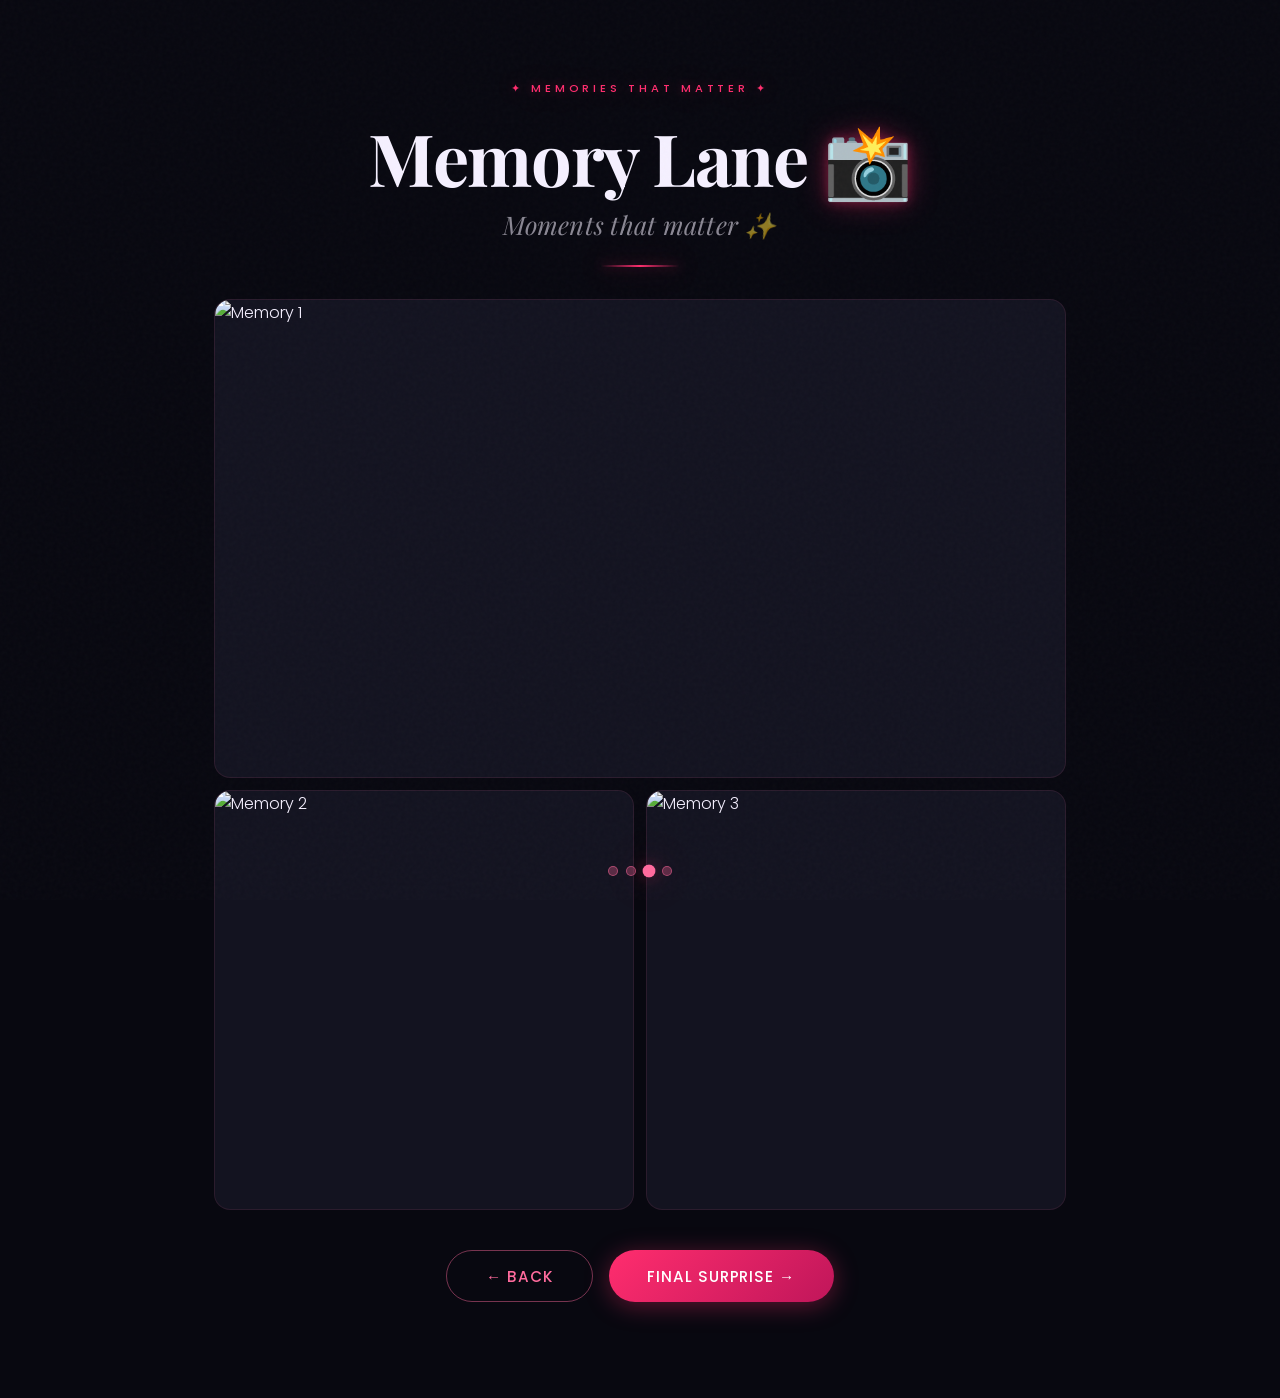
==== page3.html @ d39bda3c "Add files via upload" ====
<!DOCTYPE html>
<html lang="en">
<head>
<meta charset="UTF-8" />
<meta name="viewport" content="width=device-width, initial-scale=1.0" />
<title>Memory Lane 📸</title>
<link rel="stylesheet" href="style.css" />

<style>
.page3-layout {
  max-width: 900px;
  margin: 0 auto;
  padding: 5rem 1.5rem 6rem;
}

/* ── Gallery Grid ── */
.gallery-grid {
  display: grid;
  grid-template-columns: 1fr;
  gap: 12px;
}

/* BIG HERO */
.gallery-item:first-child {
  aspect-ratio: 16 / 9;
}

/* SMALL */
.gallery-item:nth-child(2),
.gallery-item:nth-child(3) {
  aspect-ratio: 1 / 1;
}

@media (min-width: 500px) {
  .gallery-grid {
    grid-template-columns: 1fr 1fr;
  }
  .gallery-item:first-child {
    grid-column: span 2;
    aspect-ratio: 16 / 9;
  }
}

.gallery-item {
  overflow: hidden;
  border-radius: 16px;
  /* Use contain to avoid triggering repaints on parent */
  contain: layout paint;
}

.gallery-img {
  width: 100%;
  height: 100%;
  object-fit: cover;
  display: block;
  transition: transform 0.35s ease;
  /* Promote to GPU layer */
  will-change: transform;
}

/* Only apply hover scale on non-touch devices */
@media (hover: hover) {
  .gallery-item:hover .gallery-img {
    transform: scale(1.05);
  }
}

.page3-header {
  text-align: center;
  margin-bottom: 2rem;
}

.nav-btns {
  display: flex;
  gap: 1rem;
  justify-content: center;
  flex-wrap: wrap;
  margin-top: 2.5rem;
}
</style>
</head>

<body>

<div class="page3-layout">

  <!-- HEADER -->
  <div class="page3-header fade-up">
    <span class="intro-label">✦ memories that matter ✦</span>

    <h1 class="serif-title">
      Memory Lane <span class="rose-text">📸</span>
    </h1>

    <p class="serif-italic" style="margin-top:0.5rem">
      Moments that matter ✨
    </p>

    <div class="glow-divider"></div>
  </div>

  <!-- GALLERY -->
  <div class="gallery-grid">

    <!-- BIG IMAGE -->
    <div class="gallery-item" data-caption="That smile ✨">
      <img src="images/1.png" class="gallery-img" loading="lazy" alt="Memory 1">
    </div>

    <!-- SMALL LEFT -->
    <div class="gallery-item" data-caption="Golden moment 🌅">
      <img src="images/2.jpeg" class="gallery-img" loading="lazy" alt="Memory 2">
    </div>

    <!-- SMALL RIGHT -->
    <div class="gallery-item" data-caption="Pure joy 😄">
      <img src="images/3.jpeg" class="gallery-img" loading="lazy" alt="Memory 3">
    </div>

  </div>

  <!-- NAV -->
  <div class="nav-btns fade-up">
    <a href="page1.html" class="btn btn-ghost">← Back</a>
    <a href="page4.html" class="btn btn-primary">Final Surprise →</a>
  </div>

</div>

<nav class="nav-dots">
  <a href="index.html" class="nav-dot" title="Intro"></a>
  <a href="page1.html" class="nav-dot" title="Message"></a>
  <a href="page3.html" class="nav-dot active" title="Gallery"></a>
  <a href="page4.html" class="nav-dot" title="Surprise"></a>
</nav>

<script>
/* ── Page transitions ── */
document.querySelectorAll('a[href]').forEach(a => {
  a.addEventListener('click', e => {
    const href = a.getAttribute('href');
    if (!href || href.startsWith('#') || href.startsWith('http')) return;
    e.preventDefault();
    document.body.style.transition = 'opacity 0.4s';
    document.body.style.opacity = '0';
    setTimeout(() => { window.location.href = href; }, 400);
  });
});
</script>
</body>
</html>
---- style.css ----
/* ============================================================
   BIRTHDAY SURPRISE WEBSITE — style.css
   Theme: Dark Cinematic · Rose Gold · Emotional
   Mobile-Optimised Version
   ============================================================ */

@import url('https://fonts.googleapis.com/css2?family=Playfair+Display:ital,wght@0,400;0,700;0,900;1,400;1,700&family=Poppins:wght@300;400;500&family=Great+Vibes&display=swap');

/* ── Root Variables ── */
:root {
  --bg-deep:       #080810;
  --bg-mid:        #0e0e1a;
  --bg-card:       #131320;
  --rose:          #ff2d6e;
  --rose-light:    #ff6b9d;
  --rose-glow:     rgba(255, 45, 110, 0.35);
  --gold:          #ffcc70;
  --gold-glow:     rgba(255, 204, 112, 0.3);
  --white:         #f5f0ff;
  --muted:         rgba(245, 240, 255, 0.55);
  --font-display:  'Playfair Display', serif;
  --font-script:   'Great Vibes', cursive;
  --font-body:     'Poppins', sans-serif;
  --transition:    cubic-bezier(0.4, 0, 0.2, 1);
  --glow-sm:       0 0 12px var(--rose-glow), 0 0 30px var(--rose-glow);
  --glow-md:       0 0 20px var(--rose-glow), 0 0 60px var(--rose-glow), 0 0 100px rgba(255,45,110,0.15);
}

/* ── Reset & Base ── */
*, *::before, *::after { box-sizing: border-box; margin: 0; padding: 0; }

html { scroll-behavior: smooth; }

body {
  background: var(--bg-deep);
  color: var(--white);
  font-family: var(--font-body);
  font-weight: 300;
  min-height: 100vh;
  overflow-x: hidden;
  cursor: default;
}

/* ── Scrollbar ── */
::-webkit-scrollbar { width: 4px; }
::-webkit-scrollbar-track { background: var(--bg-deep); }
::-webkit-scrollbar-thumb { background: var(--rose); border-radius: 4px; }

/* ── Page Wrapper ── */
.page-wrapper {
  min-height: 100vh;
  display: flex;
  flex-direction: column;
  align-items: center;
  justify-content: center;
  position: relative;
  overflow: hidden;
}

/* ── Canvas Background ── */
#bgCanvas {
  position: fixed;
  inset: 0;
  z-index: 0;
  pointer-events: none;
}

/* ── Content Layer ── */
.content {
  position: relative;
  z-index: 10;
  width: 100%;
  max-width: 900px;
  padding: 2rem 1.5rem;
  text-align: center;
}

/* ── Typography ── */
.script-title {
  font-family: var(--font-script);
  font-size: clamp(3rem, 10vw, 7rem);
  color: var(--rose-light);
  text-shadow: var(--glow-md);
  line-height: 1.1;
  display: block;
}

.serif-title {
  font-family: var(--font-display);
  font-size: clamp(2rem, 6vw, 4.5rem);
  font-weight: 700;
  line-height: 1.15;
  letter-spacing: -0.02em;
}

.serif-italic {
  font-family: var(--font-display);
  font-style: italic;
  font-size: clamp(1.1rem, 3vw, 1.6rem);
  color: var(--muted);
  letter-spacing: 0.01em;
}

.body-text {
  font-size: clamp(0.9rem, 2.5vw, 1.1rem);
  line-height: 1.9;
  color: var(--muted);
  max-width: 640px;
  margin: 0 auto;
}

.gold-text { color: var(--gold); text-shadow: 0 0 20px var(--gold-glow); }
.rose-text { color: var(--rose-light); text-shadow: var(--glow-sm); }

/* ── Divider ── */
.glow-divider {
  width: 80px;
  height: 2px;
  background: linear-gradient(90deg, transparent, var(--rose), transparent);
  margin: 1.5rem auto;
  box-shadow: var(--glow-sm);
}

/* ── Buttons ── */
.btn {
  display: inline-flex;
  align-items: center;
  gap: 0.6rem;
  padding: 0.85rem 2.4rem;
  border: none;
  border-radius: 50px;
  font-family: var(--font-body);
  font-size: 0.95rem;
  font-weight: 500;
  letter-spacing: 0.06em;
  text-transform: uppercase;
  cursor: pointer;
  text-decoration: none;
  transition: all 0.35s var(--transition);
  position: relative;
  overflow: hidden;
  -webkit-tap-highlight-color: transparent;
}

.btn::before {
  content: '';
  position: absolute;
  inset: 0;
  background: rgba(255,255,255,0.08);
  transform: scaleX(0);
  transform-origin: left;
  transition: transform 0.4s var(--transition);
  border-radius: inherit;
}
.btn:hover::before { transform: scaleX(1); }

.btn-primary {
  background: linear-gradient(135deg, var(--rose), #c0165a);
  color: #fff;
  box-shadow: 0 4px 25px var(--rose-glow);
}
.btn-primary:hover {
  transform: translateY(-3px) scale(1.03);
  box-shadow: 0 8px 40px var(--rose-glow);
}
.btn-primary:active { transform: translateY(0) scale(0.98); }

.btn-ghost {
  background: transparent;
  color: var(--rose-light);
  border: 1px solid rgba(255,107,157,0.45);
}
.btn-ghost:hover {
  border-color: var(--rose-light);
  box-shadow: var(--glow-sm);
  transform: translateY(-2px);
}

/* ── Music Toggle ── */
#musicToggle {
  position: fixed;
  top: 1.2rem;
  right: 1.2rem;
  z-index: 999;
  width: 44px;
  height: 44px;
  border-radius: 50%;
  border: 1px solid rgba(255,107,157,0.4);
  background: rgba(13,13,25,0.9);
  color: var(--rose-light);
  font-size: 1.2rem;
  cursor: pointer;
  display: flex;
  align-items: center;
  justify-content: center;
  transition: all 0.3s var(--transition);
  box-shadow: var(--glow-sm);
  -webkit-tap-highlight-color: transparent;
}
#musicToggle:hover { transform: scale(1.1); }
#musicToggle.playing { animation: pulse-ring 2s infinite; }

/* ── Nav Dots ── */
.nav-dots {
  position: fixed;
  bottom: 1.5rem;
  left: 50%;
  transform: translateX(-50%);
  z-index: 999;
  display: flex;
  gap: 0.5rem;
}
.nav-dot {
  width: 10px; height: 10px;
  border-radius: 50%;
  background: rgba(255,107,157,0.3);
  border: 1px solid rgba(255,107,157,0.5);
  cursor: pointer;
  transition: all 0.3s;
  text-decoration: none;
  display: block;
  -webkit-tap-highlight-color: transparent;
}
.nav-dot.active, .nav-dot:hover {
  background: var(--rose-light);
  box-shadow: var(--glow-sm);
  transform: scale(1.3);
}

/* ── Floating Hearts ── */
.hearts-container {
  position: fixed;
  inset: 0;
  pointer-events: none;
  z-index: 1;
  overflow: hidden;
}
.heart {
  position: absolute;
  bottom: -60px;
  font-size: 1.2rem;
  animation: floatHeart linear infinite;
  opacity: 0;
  will-change: transform, opacity;
}
@keyframes floatHeart {
  0%   { opacity: 0; transform: translateY(0) scale(0.6) rotate(0deg); }
  10%  { opacity: 0.7; }
  90%  { opacity: 0.4; }
  100% { opacity: 0; transform: translateY(-110vh) scale(1) rotate(20deg); }
}

/* ── Page Transitions ── */
.fade-in { animation: fadeIn 0.9s var(--transition) both; }
.fade-up { animation: fadeUp 0.9s var(--transition) both; }
.fade-up-delay-1 { animation: fadeUp 0.9s 0.15s var(--transition) both; }
.fade-up-delay-2 { animation: fadeUp 0.9s 0.3s  var(--transition) both; }
.fade-up-delay-3 { animation: fadeUp 0.9s 0.5s  var(--transition) both; }
.fade-up-delay-4 { animation: fadeUp 0.9s 0.7s  var(--transition) both; }
.fade-up-delay-5 { animation: fadeUp 0.9s 0.9s  var(--transition) both; }

@keyframes fadeIn  { from { opacity:0 } to { opacity:1 } }
@keyframes fadeUp  { from { opacity:0; transform:translateY(28px) } to { opacity:1; transform:translateY(0) } }

/* ── Card ── */
.glass-card {
  background: rgba(255,255,255,0.04);
  border: 1px solid rgba(255,107,157,0.15);
  border-radius: 20px;
  padding: 2rem;
  backdrop-filter: blur(10px);
  -webkit-backdrop-filter: blur(10px);
  transition: all 0.4s var(--transition);
}
.glass-card:hover {
  border-color: rgba(255,107,157,0.4);
  box-shadow: 0 0 30px rgba(255,45,110,0.12), 0 20px 40px rgba(0,0,0,0.4);
  transform: translateY(-5px);
}

/* ── Pulse Ring ── */
@keyframes pulse-ring {
  0%   { box-shadow: 0 0 0 0 var(--rose-glow), var(--glow-sm); }
  70%  { box-shadow: 0 0 0 12px transparent, var(--glow-sm); }
  100% { box-shadow: 0 0 0 0 transparent, var(--glow-sm); }
}

/* ── Glow Pulse ── */
@keyframes glowPulse {
  0%, 100% { text-shadow: var(--glow-md); }
  50%       { text-shadow: 0 0 40px var(--rose-glow), 0 0 80px rgba(255,45,110,0.35), 0 0 140px rgba(255,45,110,0.2); }
}

/* ── Page transition overlay ── */
.page-out { animation: pageOut 0.6s var(--transition) both; }
@keyframes pageOut { to { opacity:0; transform: scale(0.97); } }

/* ── Typing Cursor ── */
.cursor {
  display: inline-block;
  width: 2px;
  height: 1.1em;
  background: var(--rose-light);
  margin-left: 2px;
  vertical-align: middle;
  box-shadow: var(--glow-sm);
  animation: blink 0.85s step-end infinite;
}
@keyframes blink { 0%,100%{opacity:1} 50%{opacity:0} }

/* ── Secret Heart ── */
#secretHeart {
  position: fixed;
  bottom: 1.4rem;
  right: 1.4rem;
  font-size: 1.6rem;
  cursor: pointer;
  z-index: 999;
  opacity: 0.25;
  transition: all 0.3s;
  user-select: none;
  -webkit-tap-highlight-color: transparent;
}
#secretHeart:hover { opacity: 1; transform: scale(1.3); }

.secret-popup {
  position: fixed;
  bottom: 4rem;
  right: 1.4rem;
  z-index: 1000;
  background: var(--bg-card);
  border: 1px solid rgba(255,107,157,0.35);
  border-radius: 14px;
  padding: 1rem 1.3rem;
  max-width: 220px;
  font-size: 0.82rem;
  color: var(--rose-light);
  text-align: center;
  line-height: 1.6;
  box-shadow: 0 10px 30px rgba(0,0,0,0.5);
  opacity: 0;
  transform: translateY(10px) scale(0.95);
  pointer-events: none;
  transition: all 0.4s var(--transition);
}
.secret-popup.visible {
  opacity: 1;
  transform: translateY(0) scale(1);
  pointer-events: auto;
}

/* ────────────────────────────────────────────────
   INDEX PAGE
   ──────────────────────────────────────────────── */
.index-hero {
  position: relative;
  z-index: 10;
  text-align: center;
  padding: 2rem;
}

.intro-label {
  font-size: 0.7rem;
  font-weight: 500;
  letter-spacing: 0.35em;
  text-transform: uppercase;
  color: var(--rose);
  text-shadow: var(--glow-sm);
  margin-bottom: 1.2rem;
  display: block;
}

.main-title {
  font-family: var(--font-script);
  font-size: clamp(4rem, 14vw, 10rem);
  color: var(--rose-light);
  text-shadow: var(--glow-md);
  line-height: 1;
  animation: glowPulse 3s ease-in-out infinite;
  will-change: text-shadow;
}

.sub-name {
  font-family: var(--font-display);
  font-style: italic;
  font-size: clamp(1.4rem, 5vw, 3rem);
  color: var(--gold);
  text-shadow: 0 0 30px var(--gold-glow);
  letter-spacing: 0.04em;
  margin-top: -0.3rem;
}

.index-tagline {
  font-size: clamp(0.85rem, 2.5vw, 1rem);
  color: var(--muted);
  letter-spacing: 0.2em;
  text-transform: uppercase;
  margin: 1.5rem 0 2.5rem;
}

/* Countdown */
.countdown-wrapper {
  display: flex;
  gap: 1rem;
  justify-content: center;
  margin-bottom: 2.5rem;
  flex-wrap: wrap;
}
.countdown-block {
  background: rgba(255,255,255,0.04);
  border: 1px solid rgba(255,107,157,0.2);
  border-radius: 12px;
  padding: 0.8rem 1.2rem;
  min-width: 70px;
}
.countdown-num {
  font-family: var(--font-display);
  font-size: clamp(1.5rem, 5vw, 2.5rem);
  font-weight: 700;
  color: var(--rose-light);
  text-shadow: var(--glow-sm);
  display: block;
  line-height: 1;
}
.countdown-label {
  font-size: 0.6rem;
  letter-spacing: 0.2em;
  text-transform: uppercase;
  color: var(--muted);
  display: block;
  margin-top: 0.3rem;
}

/* Orb */
.orb {
  position: fixed;
  border-radius: 50%;
  filter: blur(80px);
  pointer-events: none;
  z-index: 0;
  will-change: transform;
}
.orb-1 { width: 500px; height: 500px; background: radial-gradient(circle, rgba(255,45,110,0.18) 0%, transparent 70%); top: -150px; left: -100px; animation: orbDrift 12s ease-in-out infinite alternate; }
.orb-2 { width: 400px; height: 400px; background: radial-gradient(circle, rgba(255,204,112,0.1) 0%, transparent 70%); bottom: -100px; right: -80px; animation: orbDrift 15s 2s ease-in-out infinite alternate-reverse; }
.orb-3 { width: 300px; height: 300px; background: radial-gradient(circle, rgba(180,50,255,0.08) 0%, transparent 70%); top: 40%; left: 60%; animation: orbDrift 10s 1s ease-in-out infinite alternate; }

@keyframes orbDrift {
  from { transform: translate(0,0) scale(1); }
  to   { transform: translate(40px, 30px) scale(1.15); }
}

/* ────────────────────────────────────────────────
   PAGE 1 — Typing Message
   ──────────────────────────────────────────────── */
.typing-container { max-width: 700px; margin: 0 auto; }
.typing-box {
  background: rgba(255,255,255,0.025);
  border: 1px solid rgba(255,107,157,0.15);
  border-radius: 20px;
  padding: 2.5rem 2rem;
  text-align: left;
  position: relative;
  overflow: hidden;
}
.typing-box::before {
  content: '';
  position: absolute;
  top: 0; left: 0; right: 0;
  height: 3px;
  background: linear-gradient(90deg, transparent, var(--rose), var(--gold), transparent);
  animation: shimmer 2.5s ease-in-out infinite;
}
@keyframes shimmer { 0%,100%{opacity:0.4} 50%{opacity:1} }

.typing-box p {
  font-size: clamp(0.95rem, 2.5vw, 1.15rem);
  line-height: 2;
  color: var(--white);
  font-weight: 300;
  min-height: 1.2em;
}
.typing-signature {
  text-align: right;
  font-family: var(--font-script);
  font-size: 2rem;
  color: var(--rose-light);
  text-shadow: var(--glow-sm);
  margin-top: 1.5rem;
}

/* ────────────────────────────────────────────────
   PAGE 2 — Reasons
   ──────────────────────────────────────────────── */
.reasons-grid {
  display: grid;
  grid-template-columns: repeat(auto-fill, minmax(260px, 1fr));
  gap: 1.2rem;
  margin: 2rem 0;
  text-align: left;
}
.reason-card {
  background: rgba(255,255,255,0.03);
  border: 1px solid rgba(255,107,157,0.12);
  border-radius: 18px;
  padding: 1.5rem 1.4rem;
  display: flex;
  gap: 1rem;
  align-items: flex-start;
  transition: border-color 0.4s var(--transition), box-shadow 0.4s var(--transition);
  cursor: default;
}
.reason-card:hover {
  border-color: rgba(255,107,157,0.4);
  box-shadow: 0 10px 30px rgba(0,0,0,0.25), var(--glow-sm);
}

.reason-icon {
  font-size: 1.8rem;
  flex-shrink: 0;
  filter: drop-shadow(0 0 8px var(--rose));
  animation: iconBounce 3s ease-in-out infinite;
  will-change: transform;
}
@keyframes iconBounce { 0%,100%{transform:translateY(0)} 50%{transform:translateY(-4px)} }

.reason-num {
  font-size: 0.65rem;
  letter-spacing: 0.25em;
  text-transform: uppercase;
  color: var(--rose);
  margin-bottom: 0.3rem;
  display: block;
}
.reason-title {
  font-family: var(--font-display);
  font-size: 1rem;
  font-weight: 700;
  color: var(--white);
  margin-bottom: 0.4rem;
}
.reason-desc {
  font-size: 0.82rem;
  line-height: 1.65;
  color: var(--muted);
}

/* ────────────────────────────────────────────────
   PAGE 3 — Gallery
   ──────────────────────────────────────────────── */
.gallery-grid {
  display: grid;
  grid-template-columns: repeat(3, 1fr);
  grid-template-rows: auto;
  gap: 0.8rem;
  margin: 2rem 0;
}
@media (max-width: 600px) {
  .gallery-grid { grid-template-columns: repeat(2, 1fr); }
}

.gallery-item {
  position: relative;
  border-radius: 14px;
  overflow: hidden;
  aspect-ratio: 1;
  background: var(--bg-card);
  border: 1px solid rgba(255,107,157,0.1);
  cursor: pointer;
  transition: border-color 0.3s;
}
.gallery-item:nth-child(1) { grid-column: span 2; aspect-ratio: 2/1; }
.gallery-item:nth-child(5) { grid-column: span 2; aspect-ratio: 2/1; }

.gallery-item img {
  width: 100%;
  height: 100%;
  object-fit: cover;
  transition: transform 0.5s var(--transition);
  display: block;
}
.gallery-item:hover img { transform: scale(1.06); }

.gallery-overlay {
  position: absolute;
  inset: 0;
  background: linear-gradient(to top, rgba(255,45,110,0.5) 0%, transparent 60%);
  opacity: 0;
  transition: opacity 0.4s;
  display: flex;
  align-items: flex-end;
  padding: 1rem;
}
.gallery-item:hover .gallery-overlay { opacity: 1; }
.gallery-caption {
  font-family: var(--font-display);
  font-style: italic;
  font-size: 0.85rem;
  color: #fff;
  text-shadow: 0 1px 6px rgba(0,0,0,0.5);
}

.gallery-placeholder {
  width: 100%;
  height: 100%;
  display: flex;
  align-items: center;
  justify-content: center;
  font-size: 2.5rem;
  background: linear-gradient(135deg, #1a0e20, #200a14);
}

/* ────────────────────────────────────────────────
   PAGE 4 — Final Surprise
   ──────────────────────────────────────────────── */
.final-wrapper {
  position: relative;
  z-index: 10;
  text-align: center;
  padding: 2rem 1.5rem;
  max-width: 780px;
  margin: 0 auto;
}
.cake-emoji {
  font-size: clamp(3.5rem, 10vw, 6rem);
  display: block;
  margin-bottom: 0.5rem;
  animation: cakeBounce 1.5s ease-in-out infinite;
  will-change: transform;
}
@keyframes cakeBounce {
  0%,100% { transform: translateY(0) rotate(-3deg); }
  50%      { transform: translateY(-15px) rotate(3deg); }
}
.final-main {
  font-family: var(--font-script);
  font-size: clamp(3rem, 10vw, 7rem);
  line-height: 1;
  color: var(--rose-light);
  text-shadow: var(--glow-md);
  animation: glowPulse 2.5s ease-in-out infinite;
  will-change: text-shadow;
}
.final-name {
  font-family: var(--font-display);
  font-style: italic;
  font-size: clamp(1.4rem, 5vw, 3.2rem);
  color: var(--gold);
  text-shadow: 0 0 30px var(--gold-glow);
  margin: 0.3rem 0 1rem;
  display: block;
}
.wish-bubble {
  background: rgba(255,255,255,0.03);
  border: 1px solid rgba(255,204,112,0.2);
  border-radius: 20px;
  padding: 1.8rem 2rem;
  margin: 1.5rem 0;
  position: relative;
}
.wish-bubble::before {
  content: '"';
  font-family: var(--font-display);
  font-size: 5rem;
  color: rgba(255,204,112,0.12);
  position: absolute;
  top: -10px;
  left: 15px;
  line-height: 1;
}
.wish-text {
  font-size: clamp(0.95rem, 2.5vw, 1.2rem);
  line-height: 1.9;
  color: var(--white);
  font-weight: 300;
}
.confetti-btn-wrapper {
  margin-top: 2rem;
  display: flex;
  gap: 1rem;
  justify-content: center;
  flex-wrap: wrap;
}
#confettiCanvas {
  position: fixed;
  inset: 0;
  pointer-events: none;
  z-index: 50;
}
.stars-row {
  display: flex;
  justify-content: center;
  gap: 0.4rem;
  font-size: 1.3rem;
  margin: 0.8rem 0;
  filter: drop-shadow(0 0 8px var(--gold));
  animation: starFade 2s ease-in-out infinite alternate;
}
@keyframes starFade { from{opacity:0.6} to{opacity:1} }

/* ── General Responsive ── */
@media (max-width: 640px) {
  .reasons-grid { grid-template-columns: 1fr; }
  .typing-box { padding: 1.5rem 1.2rem; }
  .countdown-block { min-width: 58px; padding: 0.6rem 0.8rem; }
  .gallery-grid { gap: 0.5rem; }
  .gallery-item:nth-child(1),
  .gallery-item:nth-child(5) { grid-column: span 2; aspect-ratio: 16/9; }
}

/* ════════════════════════════════════════════
   ⚡ MOBILE PERFORMANCE OPTIMISATIONS
   Disable heavy effects on small screens
   ════════════════════════════════════════════ */
@media (max-width: 768px) {

  /* 1. Remove noise SVG overlay — kills a GPU SVG filter */
  body::before { display: none !important; }

  /* 2. Disable blur on orbs — blur is very expensive on mobile */
  .orb { display: none !important; }

  /* 3. Remove backdrop-filter on cards / countdown — one of the
        biggest GPU drains on mobile WebKit */
  .glass-card,
  .countdown-block,
  #musicToggle,
  .secret-popup {
    backdrop-filter: none !important;
    -webkit-backdrop-filter: none !important;
  }

  /* 4. Reduce glow effects — fewer shadow layers = less painting */
  :root {
    --glow-sm: 0 0 8px var(--rose-glow);
    --glow-md: 0 0 15px var(--rose-glow);
  }

  /* 5. Disable transform hover effects — touch devices trigger
        on tap which causes janky repaints */
  .glass-card:hover     { transform: none; }
  .reason-card:hover    { transform: none; }
  .gallery-item:hover   { transform: none; }
  .btn-primary:hover    { transform: none; }
  .btn-ghost:hover      { transform: none; }
  .gallery-item:hover img { transform: none; }

  /* 6. Reduce or remove heavy icon animations */
  .reason-icon { animation: none; }

  /* 7. Speed up page fade-ins — shorter stagger feels snappier */
  .fade-up-delay-3 { animation-delay: 0.3s; }
  .fade-up-delay-4 { animation-delay: 0.4s; }
  .fade-up-delay-5 { animation-delay: 0.5s; }

  /* 8. Simplify glowPulse to just opacity — avoids multi-shadow
        recalculation every frame */
  .main-title,
  .final-main {
    animation: simplePulse 3s ease-in-out infinite;
  }
  @keyframes simplePulse {
    0%,100% { opacity: 1; }
    50%     { opacity: 0.85; }
  }

  /* 9. Hide hearts on very small / low-RAM devices is handled
        in JS; CSS fallback — hearts use will-change so they are
        promoted to their own layer */
  .heart { filter: none; } /* drop-shadow on many hearts = slow */
}

/* ════════════════════════════════════════════
   ⚡ VERY SMALL SCREENS (iPhone SE etc.)
   ════════════════════════════════════════════ */
@media (max-width: 375px) {
  .countdown-wrapper { gap: 0.5rem; }
  .countdown-block { min-width: 50px; padding: 0.5rem 0.6rem; }
  .btn { padding: 0.75rem 1.6rem; font-size: 0.85rem; }
}

/* ── Noise overlay — desktop only ── */
@media (min-width: 769px) {
  body::before {
    content: '';
    position: fixed;
    inset: 0;
    background-image: url("data:image/svg+xml,%3Csvg viewBox='0 0 256 256' xmlns='http://www.w3.org/2000/svg'%3E%3Cfilter id='noise'%3E%3CfeTurbulence type='fractalNoise' baseFrequency='0.9' numOctaves='4' stitchTiles='stitch'/%3E%3C/filter%3E%3Crect width='100%25' height='100%25' filter='url(%23noise)' opacity='1'/%3E%3C/svg%3E");
    opacity: 0.025;
    pointer-events: none;
    z-index: 2;
  }
}
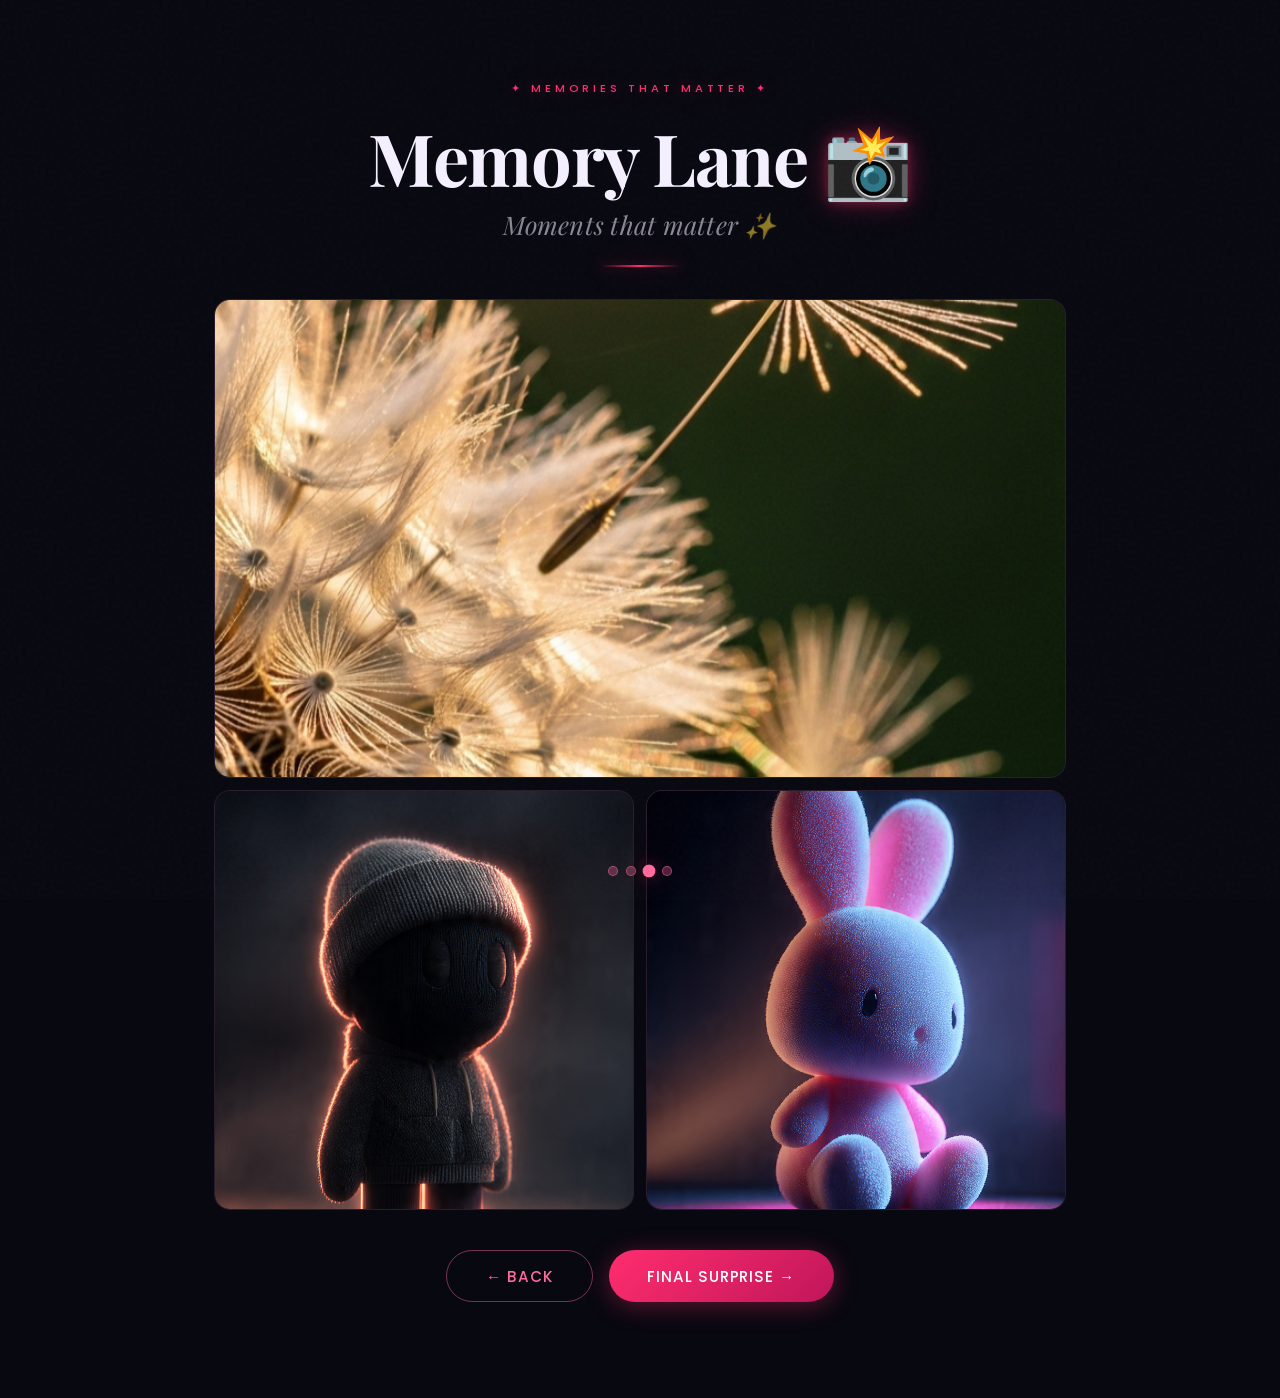
==== commit d35a41f8: "page3.html" ====
--- a/page3.html
+++ b/page3.html
@@ -104,17 +104,17 @@
 
     <!-- BIG IMAGE -->
     <div class="gallery-item" data-caption="That smile ✨">
-      <img src="images/1.png" class="gallery-img" loading="lazy" alt="Memory 1">
+      <img src="1.png" class="gallery-img" loading="lazy" alt="Memory 1">
     </div>
 
     <!-- SMALL LEFT -->
     <div class="gallery-item" data-caption="Golden moment 🌅">
-      <img src="images/2.jpeg" class="gallery-img" loading="lazy" alt="Memory 2">
+      <img src="2.jpeg" class="gallery-img" loading="lazy" alt="Memory 2">
     </div>
 
     <!-- SMALL RIGHT -->
     <div class="gallery-item" data-caption="Pure joy 😄">
-      <img src="images/3.jpeg" class="gallery-img" loading="lazy" alt="Memory 3">
+      <img src="3.jpeg" class="gallery-img" loading="lazy" alt="Memory 3">
     </div>
 
   </div>
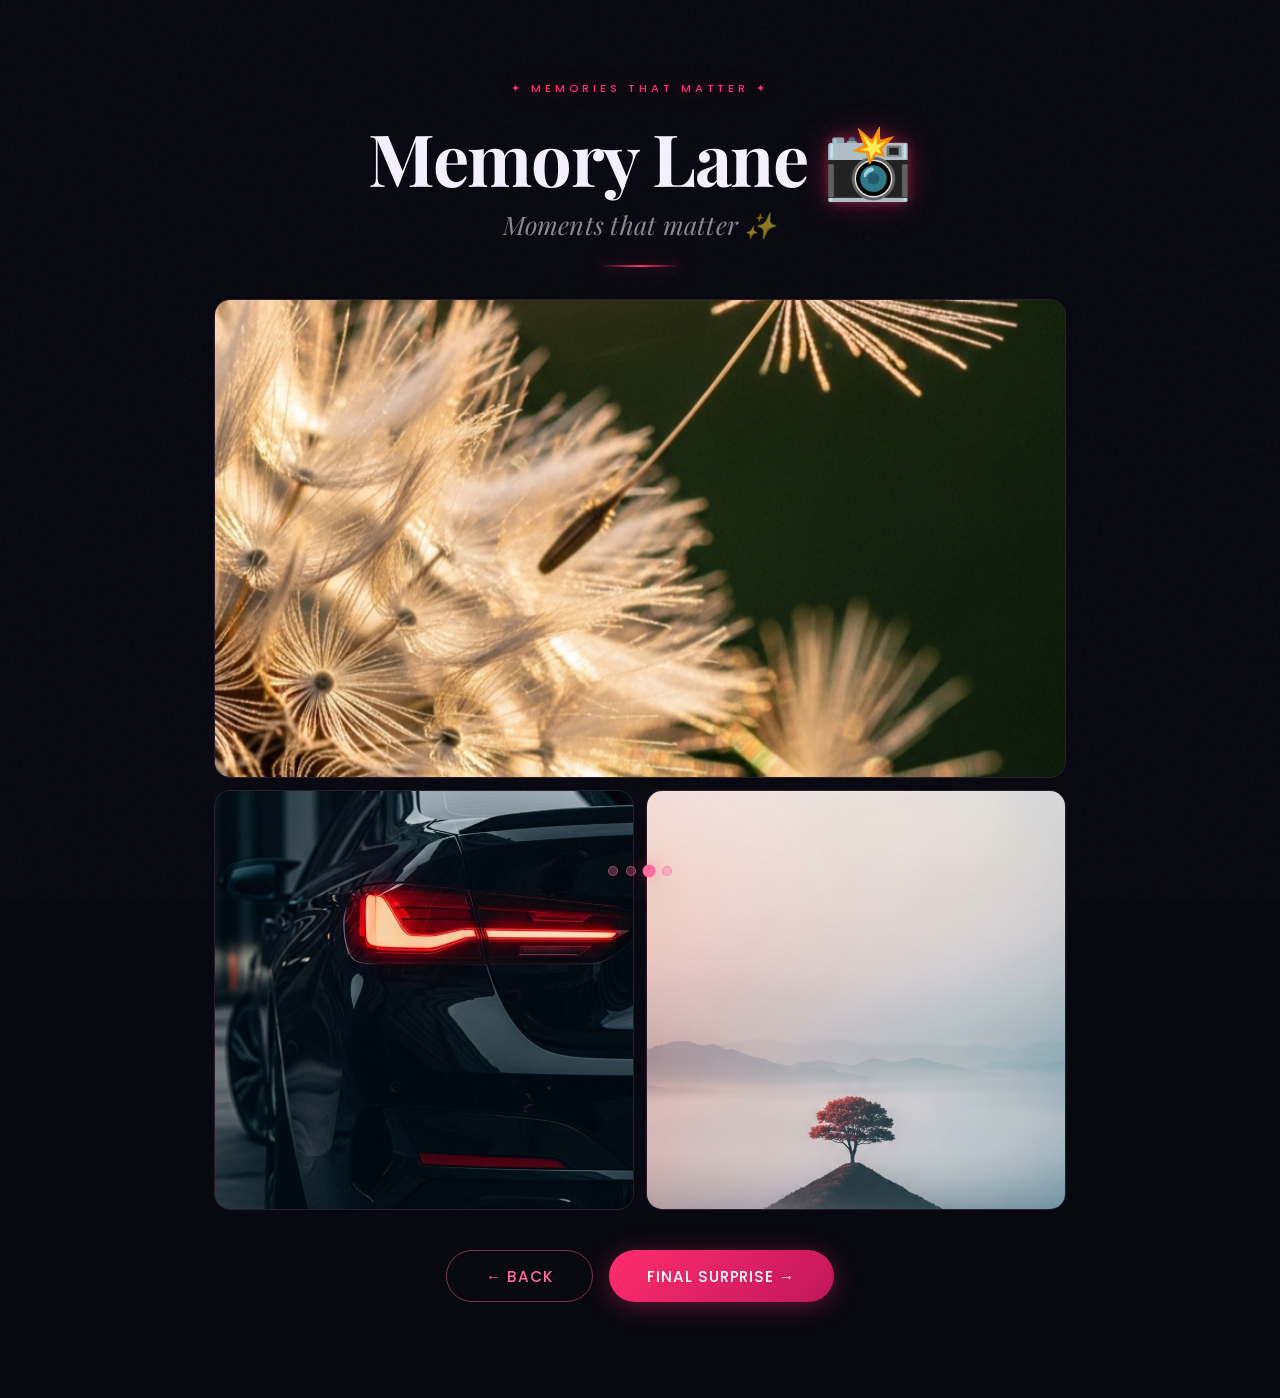
==== commit 1676a5bc: "Update page3.html" ====
--- a/page3.html
+++ b/page3.html
@@ -109,12 +109,12 @@
 
     <!-- SMALL LEFT -->
     <div class="gallery-item" data-caption="Golden moment 🌅">
-      <img src="2.jpeg" class="gallery-img" loading="lazy" alt="Memory 2">
+      <img src="2.png" class="gallery-img" loading="lazy" alt="Memory 2">
     </div>
 
     <!-- SMALL RIGHT -->
     <div class="gallery-item" data-caption="Pure joy 😄">
-      <img src="3.jpeg" class="gallery-img" loading="lazy" alt="Memory 3">
+      <img src="3.png" class="gallery-img" loading="lazy" alt="Memory 3">
     </div>
 
   </div>
